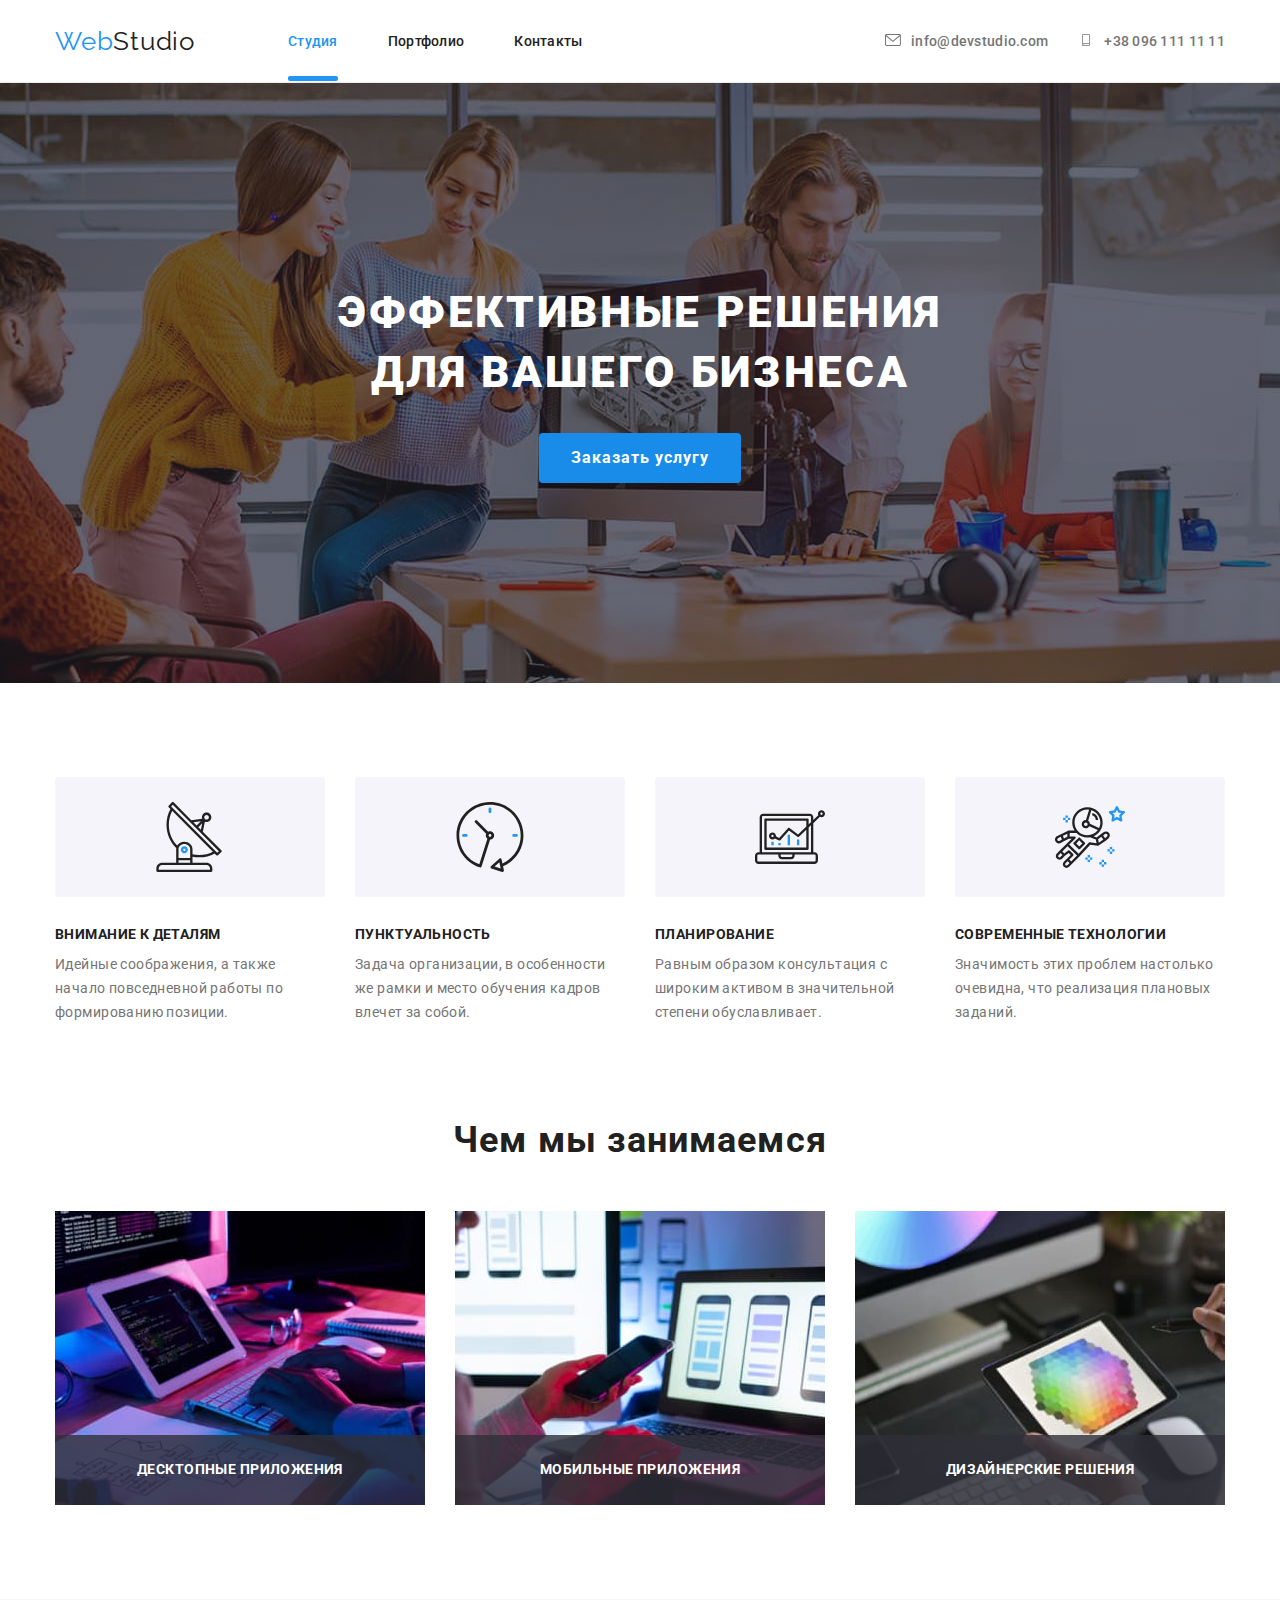
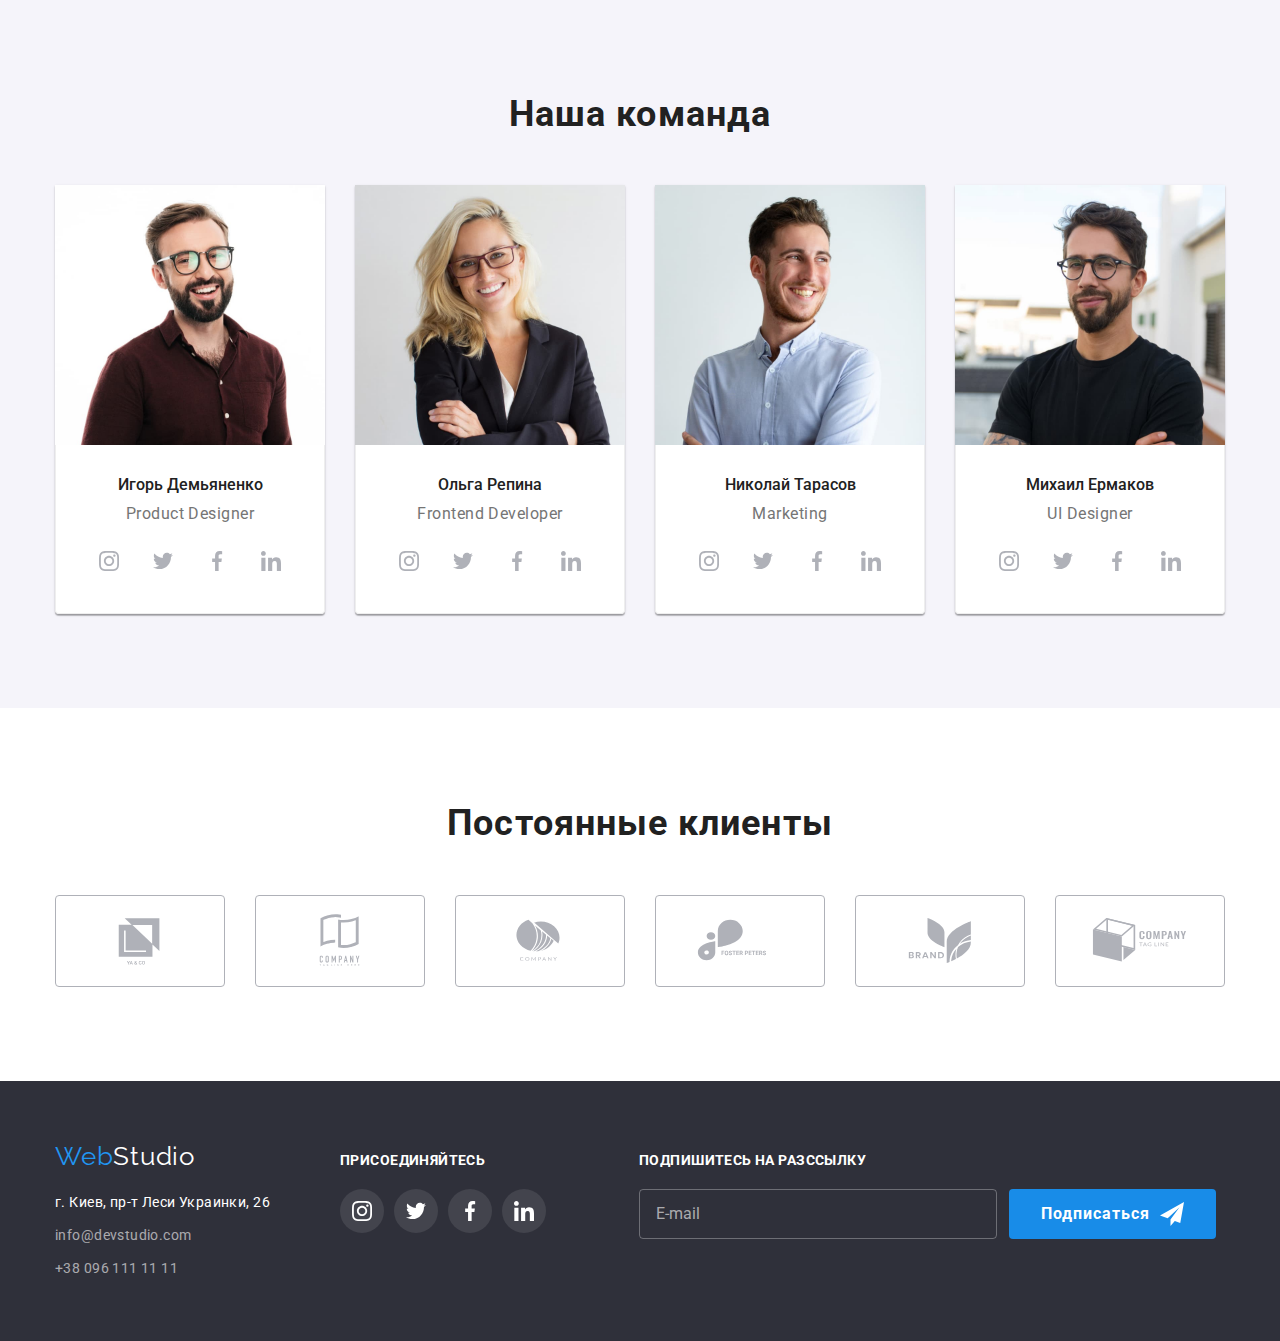
==== index.html @ de133873 "Создан sass" ====
<!DOCTYPE html>
<html lang="en">
<head>
    <meta charset="UTF-8">
    <meta http-equiv="X-UA-Compatible" content="IE=edge">
    <meta name="viewport" content="width=device-width, initial-scale=1.0">
    <title>homework-07</title>
    <link href="https://fonts.googleapis.com/css2?family=Raleway:wght@700&family=Roboto:wght@400;500;700;900&display=swap" rel="stylesheet">
    <link rel="stylesheet" href="https://cdnjs.cloudflare.com/ajax/libs/modern-normalize/1.1.0/modern-normalize.min.css">
    <link rel="stylesheet" href="./css/style.css">
    <link rel="stylesheet" href="./css/main.min.css">

</head>
<body>
    <!-- шапка -->
    <header class="heder-line">
            <div class="container main-nav"> 
                <a href="./index.html" class="logo">Web<span class="logo-black">Studio</span></a> 
                <nav>             
                    <ul class="menu-nav list">
                        <li class="menu-select"><a href="./index.html" class="menu-link current">Студия</a></li>
                        <li class="menu-select"><a href="./portfolio.html" class="menu-link">Портфолио</a></li>
                        <li class="menu-select"><a href="" class="menu-link">Контакты</a></li>
                    </ul>
                </nav>
                <ul class="section-cont list">
                    <li class="contact-list">
                        <a class="cont-link" href="mailto:info@devstudio.com">
                            <svg class="cont-icon"><use href="./images/icon.svg#icon-envelope"></use></svg>info@devstudio.com</a>
                    </li>
                    <li class="contact-list">
                        <a class="cont-link" href="tel:+380961111111">
                            <svg class="cont-icon tel"><use href="./images/icon.svg#icon-smartphone"></use></svg>+38 096 111 11 11</a>
                    </li>
                </ul>
            </div>
    </header>
    <!-- главный контент -->
    <main>
        
        <!-- герой -->
            <section class="hero overlay">
                <div class="container ">
                <h1 class="hero-title">эффективные решения для вашего бизнеса</h1>
                <button type="button" class="button button-hero pointer" data-modal-open>Заказать услугу</button>
                </div>
            </section>
        <!-- особенности -->
        <section class="features">
            <div class="container ">
                <h2 class="visually-hidden">особенности</h2>
                <div class="svg-section">
                    <div class="svg-bg">
                        <svg class="features-icon"><use href="./images/icon.svg#icon-antenna"></use></svg>
                    </div>
                    <div class="svg-bg">
                        <svg class="features-icon"><use href="./images/icon.svg#icon-clock"></use></svg>
                    </div>
                    <div class="svg-bg">
                        <svg class="features-icon"><use href="./images/icon.svg#icon-diagram"></use></svg>
                    </div>
                    <div class="svg-bg">
                        <svg class="features-icon"><use href="./images/icon.svg#icon-astronaut"></use></svg>
                    </div>
                </div>
                <div>
                    <ul class="feature list">                
                        <li class="list-item">
                            <h3 class="title">внимание к деталям</h3>
                            <p class="text">Идейные соображения, а также начало повседневной работы по формированию позиции.</p>
                        </li>
                        <li class="list-item">
                            <h3 class="title">пунктуальность</h3>
                            <p class="text">Задача организации, в особенности же рамки и место обучения кадров влечет за собой.</p>
                        </li>
                        <li class="list-item">
                            <h3 class="title">планирование</h3>
                            <p class="text">Равным образом консультация с широким активом в значительной степени обуславливает.</p>
                        </li>
                        <li class="list-item">
                            <h3 class="title">современные технологии</h3>
                            <p class="text">Значимость этих проблем настолько очевидна, что реализация плановых заданий.</p>
                        </li>
                    </ul> 
                </div>
            </div>    
        </section>
        <!-- виды деятельности -->
        <section class="work">
            <div class="container">
                <h2 class="work-title">Чем мы занимаемся</h2>
            <ul class="work-list list">
                <li class="example">
                    <a href=""><img src="./images/gadget/noteboock.jpg" alt="набор текста на клавиатуре" width="370"></a>
                    <div class="work-list-text">
                        <h3 class="work-list-comment">Десктопные приложения</h3>
                    </div>
                </li>
                <li class="example"><a href="">
                    <img src="././images/gadget/phone.jpg" alt="подключение телефона к ноутбуку" width="370"></a>
                    <div class="work-list-text">
                        <h3 class="work-list-comment">Мобильные приложения</h3>
                    </div>
                </li>
                <li class="example">
                    <a href=""><img src="./images/gadget/tablet.jpg" alt="работа с планшетом" width="370"></a>
                    <div class="work-list-text">
                        <h3 class="work-list-comment">Дизайнерские решения</h3>
                    </div>
                </li>
            </ul>
            </div>
        </section>
        <!-- наша команда -->
        <section class="team-section">
            <div class="team container">
                <h2 class="team-title">Наша команда</h2>
            <ul class="team-list list">
                <li class="item-card">
                    <img class="img-site" src="./images/team/igor.jpg" alt="фото игорь" width="270" height="260" >
                    <div class="team-member">
                        <h3 class="team-card">Игорь Демьяненко</h3>
                        <p class="team-position" lang="en">Product Designer</p>
                        <ul class="social-list list">
                            <li class="social-link"><a class="social social-team" href="">
                                <svg class="social-icon">
                                    <use href="./images/icon.svg#icon-instagram"></use>
                                </svg>
                            </a></li>
                            <li class="social-link"><a class="social social-team" href="">
                                <svg class="social-icon">
                                    <use href="./images/icon.svg#icon-twitter"></use>
                                </svg>
                            </a></li>
                            <li class="social-link"><a class="social social-team" href="">
                                <svg class="social-icon">
                                    <use href="./images/icon.svg#icon-facebook"></use>
                                </svg>
                            </a></li>
                            <li class="social-link"><a class="social social-team" href="">
                                <svg class="social-icon">
                                    <use href="./images/icon.svg#icon-linkedin"></use>
                                </svg>
                            </a></li>
                        </ul>
                    </div>                   
                </li>
                <li class="item-card">
                    <img class="img-site" src="./images/team/olga.jpg" alt="фото ольга" width="270" height="260" >
                    <div class="team-member">
                        <h3 class="team-card">Ольга Репина</h3>
                        <p class="team-position" lang="en">Frontend Developer</p>
                        <ul class="social-list list">
                            <li class="social-link"><a class="social social-team" href="">
                                <svg class="social-icon">
                                    <use href="./images/icon.svg#icon-instagram"></use>
                                </svg>
                            </a></li>
                            <li class="social-link"><a class="social social-team" href="">
                                <svg class="social-icon">
                                    <use href="./images/icon.svg#icon-twitter"></use>
                                </svg>
                            </a></li>
                            <li class="social-link"><a class="social social-team" href="">
                                <svg class="social-icon">
                                    <use href="./images/icon.svg#icon-facebook"></use>
                                </svg>
                            </a></li>
                            <li class="social-link"><a class="social social-team" href="">
                                <svg class="social-icon">
                                    <use href="./images/icon.svg#icon-linkedin"></use>
                                </svg>
                            </a></li>
                        </ul>
                    </div>                   
                </li>
                <li class="item-card">
                    <img class="img-site" src="./images/team/nikolaj.jpg" alt="фото николай" width="270" height="260">
                    <div class="team-member">
                        <h3 class="team-card">Николай Тарасов</h3>
                        <p class="team-position" lang="en">Marketing</p>
                        <ul class="social-list list">
                            <li class="social-link"><a class="social social-team" href="">
                                <svg class="social-icon">
                                    <use href="./images/icon.svg#icon-instagram"></use>
                                </svg>
                            </a></li>
                            <li class="social-link"><a class="social social-team" href="">
                                <svg class="social-icon">
                                    <use href="./images/icon.svg#icon-twitter"></use>
                                </svg>
                            </a></li>
                            <li class="social-link"><a class="social social-team" href="">
                                <svg class="social-icon">
                                    <use href="./images/icon.svg#icon-facebook"></use>
                                </svg>
                            </a></li>
                            <li class="social-link"><a class="social social-team" href="">
                                <svg class="social-icon">
                                    <use href="./images/icon.svg#icon-linkedin"></use>
                                </svg>
                            </a></li>
                        </ul>
                    </div>
                </li>
                <li class="item-card">
                    <img class="img-site" src="./images/team/michail.jpg" alt="фото михаил" width="270" height="260">
                    <div class="team-member">
                        <h3 class="team-card">Михаил Ермаков</h3>
                        <p class="team-position" lang="en">UI Designer</p>
                        <ul class=" social-list list">
                            <li class="social-link"><a class="social social-team" href="">
                                <svg class="social-icon">
                                    <use href="./images/icon.svg#icon-instagram"></use>
                                </svg>
                            </a></li>
                            <li class="social-link"><a class="social social-team" href="">
                                <svg class="social-icon">
                                    <use href="./images/icon.svg#icon-twitter"></use>
                                </svg>
                            </a></li>
                            <li class="social-link"><a class="social social-team" href="">
                                <svg class="social-icon">
                                    <use href="./images/icon.svg#icon-facebook"></use>
                                </svg>
                            </a></li>
                            <li class="social-link"><a class="social social-team" href="">
                                <svg class="social-icon">
                                    <use href="./images/icon.svg#icon-linkedin"></use>
                                </svg>
                            </a></li>
                        </ul>
                    </div>
                </li>
            </ul>
            </div>
        </section>
        <!-- постоянные клиенты -->
        <section class="clients-section">
            <div class="container">
                <h2 class="clients-title">Постоянные клиенты</h2>
                    <ul class="clients list">
                        <li class="logo-list">
                            <a class="logo-link" href="">                        
                                <svg class="logo-icon">
                                    <use href="./images/icon.svg#icon-logo1"></use>
                                </svg>
                            </a>                    
                        </li>
                        <li class="logo-list">
                            <a class="logo-link" href="">
                                <svg class="logo-icon">
                                    <use href="./images/icon.svg#icon-logo2"></use>
                                </svg>
                            </a>
                        </li>
                        <li class="logo-list">
                            <a class="logo-link" href="">
                                <svg class="logo-icon">
                                    <use href="./images/icon.svg#icon-logo3"></use>
                                </svg>
                            </a>
                        </li>
                        <li class="logo-list">
                            <a class="logo-link" href="">
                                <svg class="logo-icon">
                                    <use href="./images/icon.svg#icon-logo4"></use>
                                </svg>
                            </a>
                        </li>
                        <li class="logo-list">
                            <a class="logo-link" href="">
                                <svg class="logo-icon">
                                    <use href="./images/icon.svg#icon-logo5"></use>
                                </svg>
                            </a>
                        </li>
                        <li class="logo-list">
                            <a class="logo-link" href="">
                                <svg class="logo-icon">
                                    <use href="./images/icon.svg#icon-logo6"></use>
                                </svg>
                            </a>
                        </li>
                    </ul>
            </div>

        </section>
    </main >
    <!-- подвал -->
    <footer class="footer-section">
        <div class="container footer">
            <div>
                <a href="./index.html" class="logo">Web<span class="logo-white">Studio</span></a>      
                <address class="adres-section">   
                            <p class="adres-place">г. Киев, пр-т Леси Украинки, 26</p>       
                            <a href="mailto:info@devstudio.com" class="footer-link">info@devstudio.com</a>
                            <a href="tel:+380961111111" class="footer-link ">+38 096 111 11 11</a>                                                     
                </address>
            </div>
        <!-- Присоединяйтесь -->
            <div class="social-connect">
                <h3 class="social-title-footer">присоединяйтесь</h3>
                <ul class="social-footer list">
                    <li class="social-link"><a class="social social-team-footer" href="">
                        <svg class="social-icon-footer">
                            <use href="./images/icon.svg#icon-instagram"></use>
                        </svg>
                    </a></li>
                    <li class="social-link"><a class="social social-team-footer" href="">
                        <svg class="social-icon">
                            <use href="./images/icon.svg#icon-twitter"></use>
                        </svg>
                    </a></li>
                    <li class="social-link"><a class="social social-team-footer" href="">
                        <svg class="social-icon">
                            <use href="./images/icon.svg#icon-facebook"></use>
                        </svg>
                    </a></li>
                    <li class="social-link"><a class="social social-team-footer" href="">
                        <svg class="social-icon">
                            <use href="./images/icon.svg#icon-linkedin"></use>
                        </svg>
                    </a></li>
                </ul>
            </div>
            <!-- Подпишитесь на разссылку -->
            <div class="subscribe">
                <h3 class="subscribe-title">Подпишитесь на разссылку</h3>  
                <form class="subscribe-list">
                    <label for="mails">
                        <input type="email" id="mails" class="subscribe-input" placeholder="E-mail">
                    </label>
                    <button type="submit" class="button subscribe-btn">Подписаться
                        <svg class="modal-icon" width="24"  height="24">
                            <use href="./images/icon.svg#icon-icon-send"></use>
                        </svg>
                    </button>
                </form>
            </div>
        </div>
    </footer>
    <!-- модальное окно -->
        <div class="backdrop is-hidden" data-modal>
            <div class="modal">
                <button type="button" class="btn-close" data-modal-close>
                    <svg class="btn-svg" width="18" height="18">
                        <use href="./images/icon.svg#icon-close-black-1"></use>
                    </svg>
                </button>
                <b class="modal-title">Оставьте свои данные, мы вам перезвоним</b>
                    <form action="#" class="modal-form">
                        <div class="modal-form-field">
                            <label  class="form-input-text">Имя</label>
                            <div class="input-icon">
                                <input class="modal-input"  type="text" name="name"  required>
                            <svg class="input-svg" width="18" height="18">
                                <use href="./images/icon.svg#icon-person-black"></use>
                            </svg>
                            </div>
                        </div>
                        <div class="modal-form-field">
                            <label  class="form-input-text">Телефон</label>
                            <div class="input-icon">
                                <input class="modal-input"  type="tel" name="tel"  required>
                            <svg class="input-svg" width="18" height="18">
                                <use href="./images/icon.svg#icon-phone-black"></use>
                            </svg>
                            </div>
                        </div>
                        <div class="modal-form-field">
                            <label class="form-input-text">Почта</label>
                            <div class="input-icon">
                                <input class="modal-input"  type="email" name="mail">
                            <svg class="input-svg" width="18" height="18">
                                <use href="./images/icon.svg#icon-email-black"></use>
                            </svg>
                            </div>
                        </div>
                        <div class="modal-form-comment">
                            <label for="modal-comment" class="modal-comment-text">Коментарий</label>
                            <textarea name="modal-comment" id="modal-comment" class="modal-comment-input" placeholder="Введите текст"></textarea>
                        </div>

<!-- checkbox -->
                            <div class="modal-form-field">
                                <label class="licence"  name="licence">
                                    <input type="checkbox" name="licence" class="licence-input visually-hidden">
                                    <span class="licence-input-span"><svg class="licence-icon" width="16" height="15">
                                        <use href="./images/icon.svg#icon-chek"></use>
                                    </svg></span>
                                    <p class="licence-text">Соглашаюсь с рассылкой и принимаю <a href="#" class="licence-link">Условия договора</a></p>
                                </label>
                            </div>
                        <button type="submit" class="button modal-btn">Отправить</button>
                    </form>
            </div>
        </div>
        <script src="./js/modal.js"></script>
    </body>
</html>
---- css/main.min.css ----
html{box-sizing:border-box}*,*::before,*::after{box-sizing:inherit}body{background-color:var(--primeri-white-color);color:var(--text-color);font-family:Roboto, sans-serif}h1,h2,h3,h4,h5,h6{margin-top:0;margin-bottom:0}ul,li,p{margin-top:0;margin-bottom:0}.list{list-style:none;padding:0;margin:0}a{color:inherit;text-decoration:none}img{display:block;width:100%;height:auto}textarea{resize:none}:root{--title-text-color: #212121;--text-color:#757575;--akcent-color: #2196F3;--akcen-color-button:#188CE8;--primeri-white-color:#FFFFFF;--primeri-color-logo:#AFB1B8;--cubic-bezier:cubic-bezier(0.4, 0, 0.2, 1);--card-set-gap:30px}.container{width:1200px;margin-left:auto;margin-right:auto;padding-left:15px;padding-right:15px}.visually-hidden{position:absolute;white-space:nowrap;width:1px;height:1px;overflow:hidden;border:0;padding:0;clip:rect(0, 0, 0, 0);clip-path:inset(50%);margin:-1px}.social{display:flex;align-items:center;justify-content:center;width:44px;height:44px;border-radius:50%}.logo{color:var(--akcent-color);font-family:Raleway,sans-serif;font-size:26px;line-height:1.19;letter-spacing:0.03em}.logo-black{color:var(--title-text-color)}.logo-white{color:var(--primeri-white-color)}.heder-line{border-bottom:1px solid #ECECEC}.main-nav{display:flex;align-items:center}.menu-nav{display:flex;margin-left:93px}.menu-nav .menu-select:not(:last-child){margin-right:50px}.menu-link{position:relative;padding-top:32px;padding-bottom:32px;color:var(--title-text-color);font-weight:500;font-size:14px;line-height:1.14;letter-spacing:0.02em;transition:color 250ms var(--cubic-bezier)}.menu-link.current::after{position:absolute;bottom:0;content:'';display:block;width:100%;height:5px;border-radius:2px;background-color:var(--akcent-color)}.menu-link:hover,.menu-link:focus{color:var(--akcent-color)}.menu-nav .menu-link.current{color:var(--akcent-color)}.section-cont{display:flex;align-items:center;margin-left:auto;padding-top:32px;padding-bottom:32px}.contact-list+.contact-list{margin-left:30px}.cont-link{color:var(--primer-text-color);font-weight:500;font-size:14px;line-height:1.14;letter-spacing:0.02em;align-items:center;transition:color 250ms linear}.cont-icon{margin-right:10px;width:16px;height:12px;fill:currentColor}.cont-icon-tel{margin-right:10px;width:10px;height:16px;fill:currentColor}.cont-link:hover,.cont-link:focus{color:var(--akcent-color)}.hero{display:flex;text-align:center;padding-top:200px;padding-bottom:200px}.hero .hero-title{width:696px;margin-left:auto;margin-right:auto;margin-bottom:30px;color:var(--primeri-white-color);font-weight:900;font-size:44px;font-style:normal;line-height:1.36;letter-spacing:0.06em;text-transform:uppercase}.overlay{height:600px;background-size:1600px;background-image:linear-gradient(rgba(47,48,58,0.4), rgba(47,48,58,0.4)),url(../images/hero/hero.jpg);background-repeat:no-repeat;background-position:center}.button-hero{display:inline-block;min-width:200px;text-align:center}.button{padding:10px 32px;border-radius:4px;border-style:none;background-color:var(--akcen-color-button);color:var(--primeri-white-color);font-weight:700;font-size:16px;line-height:1.88;letter-spacing:0.06em;transition:background-color 250ms var(--cubic-bezier);cursor:pointer}.button-hero:hover,.button-hero:focus{background-color:#0f5996}.features{padding-top:94px;padding-bottom:94px}.feature{display:flex}.list-item{width:270px}.svg-section{display:flex;width:1200px}.svg-bg{display:flex;align-items:center;justify-content:center;margin-bottom:30px;width:270px;height:120px;border-radius:4px;background-color:#F5F4FA}.svg-bg+.svg-bg{margin-left:30px}.features-icon{width:70px;height:70px}.features .list-item+.list-item{margin-left:30px}.features .title{margin-left:auto;margin-right:auto;color:var(--title-text-color);text-transform:uppercase;font-weight:700;font-size:14px;line-height:1.14;letter-spacing:0.03em;margin-bottom:10px}.features .text{font-size:14px;font-weight:400;line-height:1.71;letter-spacing:0.03em}.work-list{display:flex}.work{padding-bottom:94px}.work-title{color:var(--title-text-color);text-align:center;font-size:36px;line-height:1.17;font-weight:700;letter-spacing:0.03em;margin-bottom:50px}.work-list .example+.example{margin-left:30px}.example{position:relative}.work-list-comment{font-weight:700;font-size:14px;line-height:1.14;text-align:center;letter-spacing:0.03em;text-transform:uppercase;color:#FFFFFF;padding:27px 82px}.work-list-text{position:absolute;bottom:0;background-color:rgba(47,48,58,0.8);width:370px}.team-section{display:flex;background-color:#F5F4FA;padding-bottom:94px;border-width:1600px}.team-list{display:flex;text-align:center}.team-list .item-card+.item-card{margin-left:30px}.team .team-title{color:var(--title-text-color);font-size:36px;line-height:1.17;font-weight:700;letter-spacing:0.03em;padding-top:94px;padding-bottom:50px;text-align:center}.team .team-card{color:var(--title-text-color);font-size:16px;font-weight:500;line-height:1.19}.team-position{padding-top:10px;font-size:16px;font-weight:400;line-height:1.19;letter-spacing:0.03em}.team-member{padding-top:30px;padding-bottom:30px;text-align:center;border-radius:0px 0px 4px 4px;background-color:#fff;border-bottom:1px solid #EEEEEE;border-left:1px solid #EEEEEE;border-right:1px solid #EEEEEE}.item-card{box-shadow:0px 1px 3px rgba(0,0,0,0.12),0px 1px 1px rgba(0,0,0,0.14),0px 2px 1px rgba(0,0,0,0.2);border-radius:0px 0px 4px 4px}.clients-section{padding-top:94px;padding-bottom:94px}.clients-title{font-weight:700;font-size:36px;line-height:1.17;letter-spacing:0.03em;margin-bottom:50px;text-align:center;color:#212121}.clients{display:flex;align-items:center;justify-content:center}.logo-link{display:flex;align-items:center;justify-content:center;width:170px;height:92px;fill:var(--primeri-color-logo);border:1px solid var(--primeri-color-logo);border-radius:4px;transition:background-color 250ms var(--cubic-bezier),fill 250ms var(--cubic-bezier)}.logo-icon{width:106px;height:60px;color:currentColor}.logo-list+.logo-list{margin-left:30px}.logo-link:hover,.logo-link:focus{border:1px solid var(--akcent-color);fill:var(--akcent-color)}.social-connect{margin-left:70px}.social-title-footer{font-weight:700;letter-spacing:0.03em;font-size:14px;line-height:1.14;text-transform:uppercase;color:var(--primeri-white-color)}.social.social-team-footer{color:var(--primeri-white-color);background-color:#43444D;transition:background-color 250ms var(--cubic-bezier),fill 250ms var(--cubic-bezier)}.social-icon-footer{width:20px;height:20px;fill:currentColor}.social-team-footer:hover,.social-team-footer:focus{background-color:var(--akcent-color)}.social-footer{margin-top:20px;display:flex;justify-content:center}.social-link-footer+.social-link-footer{margin-left:10px}.social.social-team{color:#AFB1B8;transition:background-color 250ms var(--cubic-bezier),fill 250ms var(--cubic-bezier)}.social-icon{width:20px;height:20px;fill:currentColor}.social-team:focus,.social-team:hover{background-color:var(--akcent-color);color:var(--primeri-white-color)}.social-link+.social-link{margin-left:10px}.social-list{display:flex;justify-content:center;margin-top:16px}.filtr-project{display:flex;flex-wrap:wrap}.filtr-content{padding-top:94px;padding-bottom:94px}.btn-filtr{display:flex;justify-content:center;margin-bottom:50px}.btn-filtr .btn-item+.btn-item{margin-left:8px}.button-filtr{background-color:#F5F4FA;color:var(--title-text-color);font-weight:500;font-size:16px;line-height:1.63;letter-spacing:0.03em;font-family:inherit;display:inline-block;border-radius:4px;border-style:none;padding:6px 22px;cursor:pointer;transition:background-color 250ms var(--cubic-bezier),color 250ms var(--cubic-bezier)}.button-filtr:hover,.button-filtr:focus{background-color:var(--akcent-color);color:#FFFFFF;box-shadow:0px 2px rgba(0,0,0,0.12),0px 1px rgba(0,0,0,0.08),0px 3px rgba(0,0,0,0.1)}.card-set{display:flex;flex-wrap:wrap;margin-left:calc(-1* var(--card-set-gap));margin-top:calc(-1* var(--card-set-gap))}.card-set>.item{flex-basis:calc(100% / 3 -  var(--card-set-gap));margin-left:var(--card-set-gap);margin-top:var(--card-set-gap)}.card{display:block}.card:hover,.card:focus{box-shadow:1px 4px 6px 0px rgba(0,0,0,0.16),0px 4px 4px 0px rgba(0,0,0,0.06),0px 1px 1px 0px rgba(0,0,0,0.12)}.card-title{color:var(--title-text-color);font-weight:700;font-size:18px;line-height:2;letter-spacing:0.06em}.card-text{color:var(--text-color);font-size:16px;font-weight:400;line-height:1.88;letter-spacing:0.03em;margin-top:4px}.card-content{padding:20px 24px;border-left:1px solid #EEEEEE;border-right:1px solid #EEEEEE;border-bottom:1px solid #EEEEEE}.card-thumb{position:relative;overflow:hidden}.card-comment{position:absolute;top:0;left:0;font-weight:400;font-size:18px;line-height:1.6;color:var(--primeri-white-color);background-color:rgba(33,150,243,0.9);padding:63px 24px;transform:translateY(100%);transition:transform 500ms var(--cubic-bezier)}.card:hover .card-comment,.card:focus .card-comment{transform:translateY(0)}.backdrop{position:fixed;top:0;left:0;width:100%;height:100%;background-color:rgba(0,0,0,0.2);opacity:1;transition:opacity 250ms var(--cubic-bezier)}.backdrop.is-hidden{opacity:0;pointer-events:none}.modal{position:absolute;top:50%;left:50%;width:528px;height:581px;background-color:#fff;border-radius:4px;padding:40px;transform:translate(-50%, -50%) scale(1);transition:transforn 250ms var(--cubic-bezier)}.backdrop.is-hidden .modal{transform:translate(-50%, -50%) scale(0.9)}.btn-close{position:absolute;right:8px;top:8px;width:30px;height:30px;background-color:transparent;border:1px solid rgba(0,0,0,0.1);border-radius:50%;display:flex;justify-content:center;align-items:center;fill:var(--title-text-color);cursor:pointer}.btn-close:focus,.btn-close:hover{fill:var(--akcent-color)}.modal-title{display:block;font-weight:700;font-size:20px;line-height:1.15;text-align:center;letter-spacing:0.03em;color:var(--title-text-color);margin-bottom:12px}.modal-form-field{margin-bottom:10px}.modal-form-comment{margin-bottom:17px}.form-input-text{display:block;font-size:12px;line-height:14px;letter-spacing:0.01em;color:var(--text-color);margin-bottom:4px}.modal-input{width:100%;height:40px;border:1px solid rgba(33,33,33,0.2);border-radius:4px;padding:11px 42px;background-color:transparent;outline:none;transition:border-color 250ms var(--cubic-bezier)}.modal-comment-text{font-size:12px;line-height:1.17;letter-spacing:0.01em;color:var(--text-color)}.modal-comment-input{width:100%;height:120px;padding:12px 16px;border:1px solid rgba(33,33,33,0.2);border-radius:4px;outline:none}.modal-comment-input::placeholder{font-weight:400;font-size:12px;line-height:1.17;letter-spacing:0.01em;color:rgba(117,117,117,0.5)}.modal-comment-input:focus{border-color:var(--akcent-color)}.input-icon{position:relative}.modal-input:focus{border-color:var(--akcent-color)}.modal-input:focus+.input-svg{fill:var(--akcent-color)}.input-svg{position:absolute;top:50%;transform:translateY(-50%);left:12px;fill:#212121;transition:fill 250ms var(--cubic-bezier)}.modal-btn{display:block;min-width:200px;text-align:center;margin-left:auto;margin-right:auto}.modal-btn:hover,.modal-btn:focus{background-color:#0f5996}.licence{display:flex;justify-content:center;align-items:center}.licence-text{font-size:14px;line-height:1.71;letter-spacing:0.03em;color:var(--text-color)}.licence-link{color:var(--akcent-color);text-decoration:underline}.licence-icon{fill:var(--primeri-white-color)}.licence-input-span{width:16px;height:15px;border:2px solid var(--title-text-color);border-radius:2px;margin-right:7px;display:flex;justify-content:center;align-items:center}.licence-input:checked+.licence-input-span{background-color:var(--akcent-color);border:none}.subscribe{width:570px;height:86px;margin-left:93px}.subscribe-list{display:flex}.subscribe-title{font-weight:700;font-size:14px;line-height:1.14;letter-spacing:0.03em;text-transform:uppercase;color:var(--primeri-white-color);margin-bottom:20px}.subscribe-input{width:358px;height:50px;border:1px solid rgba(255,255,255,0.3);background:transparent;border-radius:4px;font-size:16px;line-height:1.25;padding:15px 16px;color:var(--primeri-white-color)}.subscribe-input::placeholder{color:rgba(255,255,255,0.6)}.subscribe-btn{display:flex;justify-content:center;align-items:center;margin-left:12px}.subscribe-btn:hover,.subscribe-btn:focus{background-color:#0f5996}.modal-icon{margin-left:10px;fill:var(--primeri-white-color)}.footer{display:flex;align-items:baseline}.adres-section{margin-top:20px;color:#FFFFFF;font-style:normal;font-weight:400;font-size:14px;line-height:1.71;letter-spacing:0.03em}.adres-section .footer-link{margin-top:9px;color:rgba(255,255,255,0.6);display:block;transition:color 250ms var(--cubic-bezier)}.footer-link:hover,.footer-link:focus{color:var(--akcent-color)}.footer-section{padding-top:60px;padding-bottom:60px;background-color:#2F303A}
/*# sourceMappingURL=main.min.css.map */
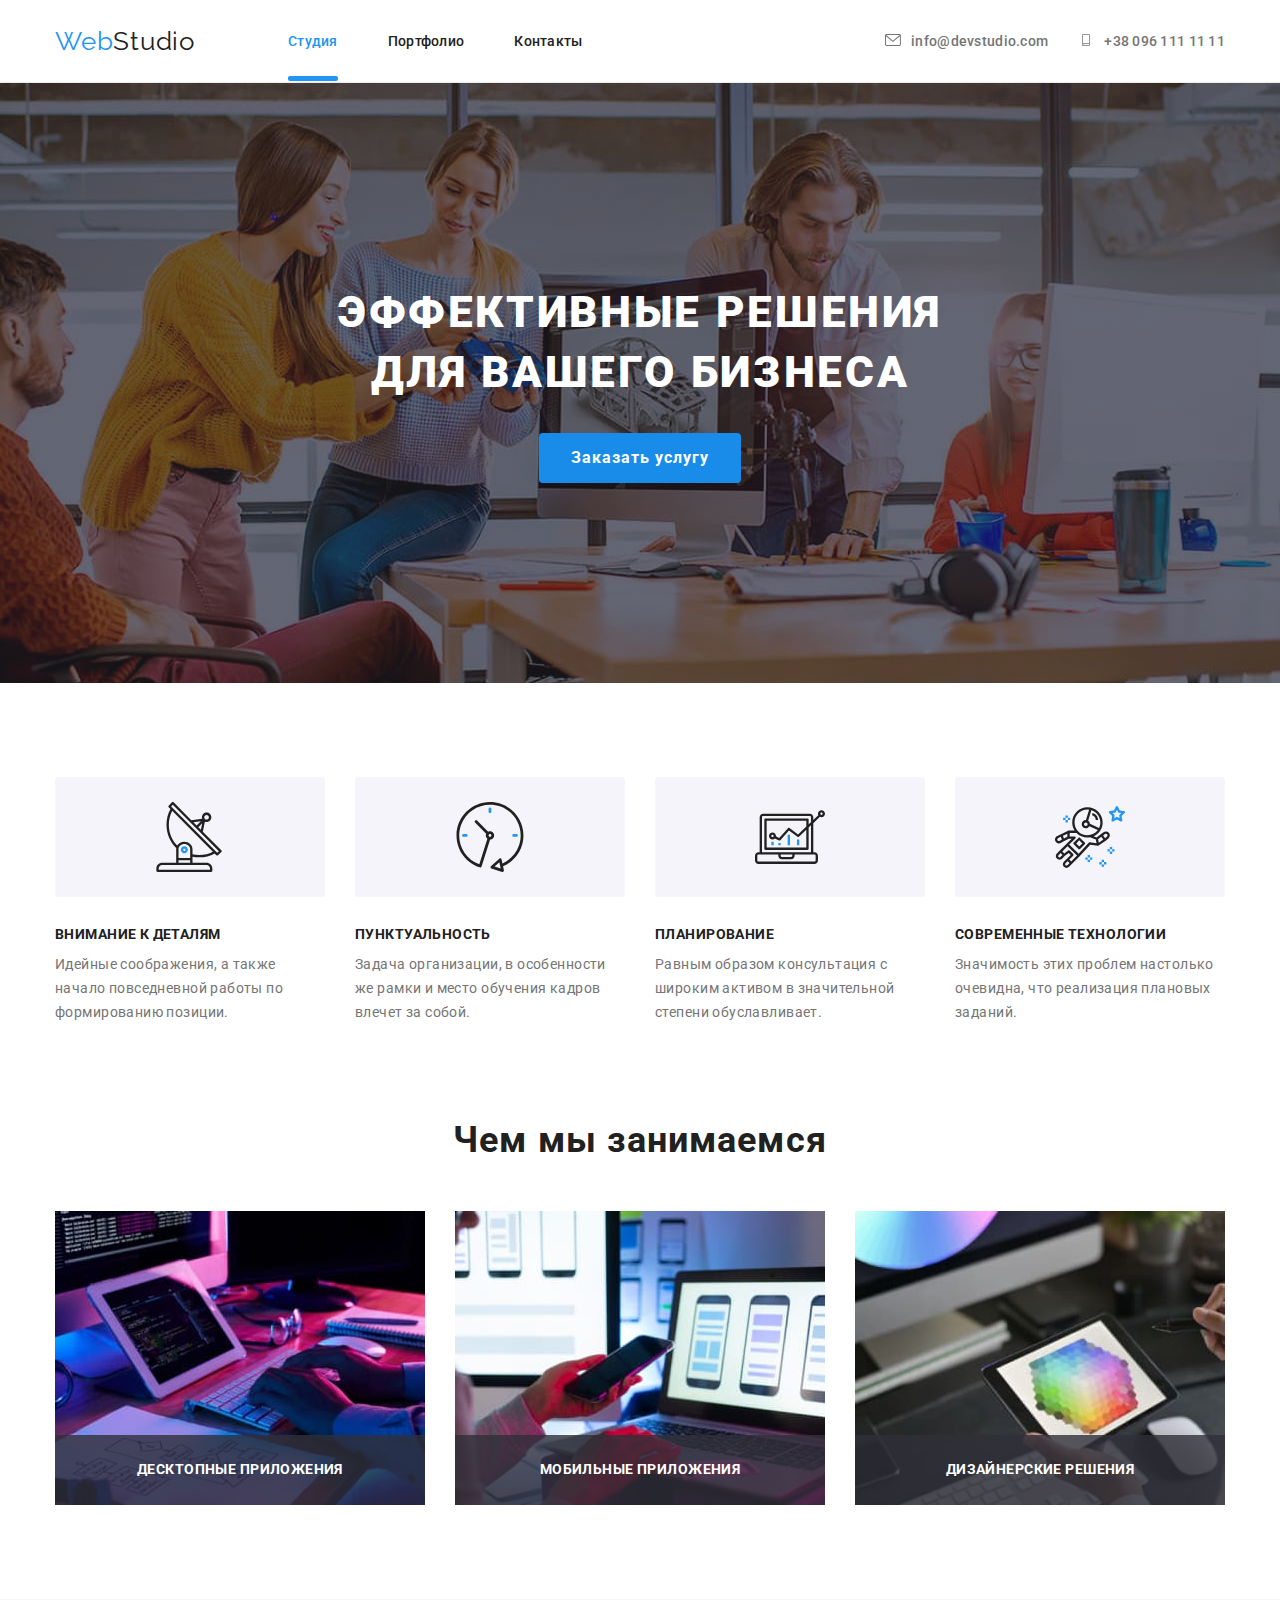
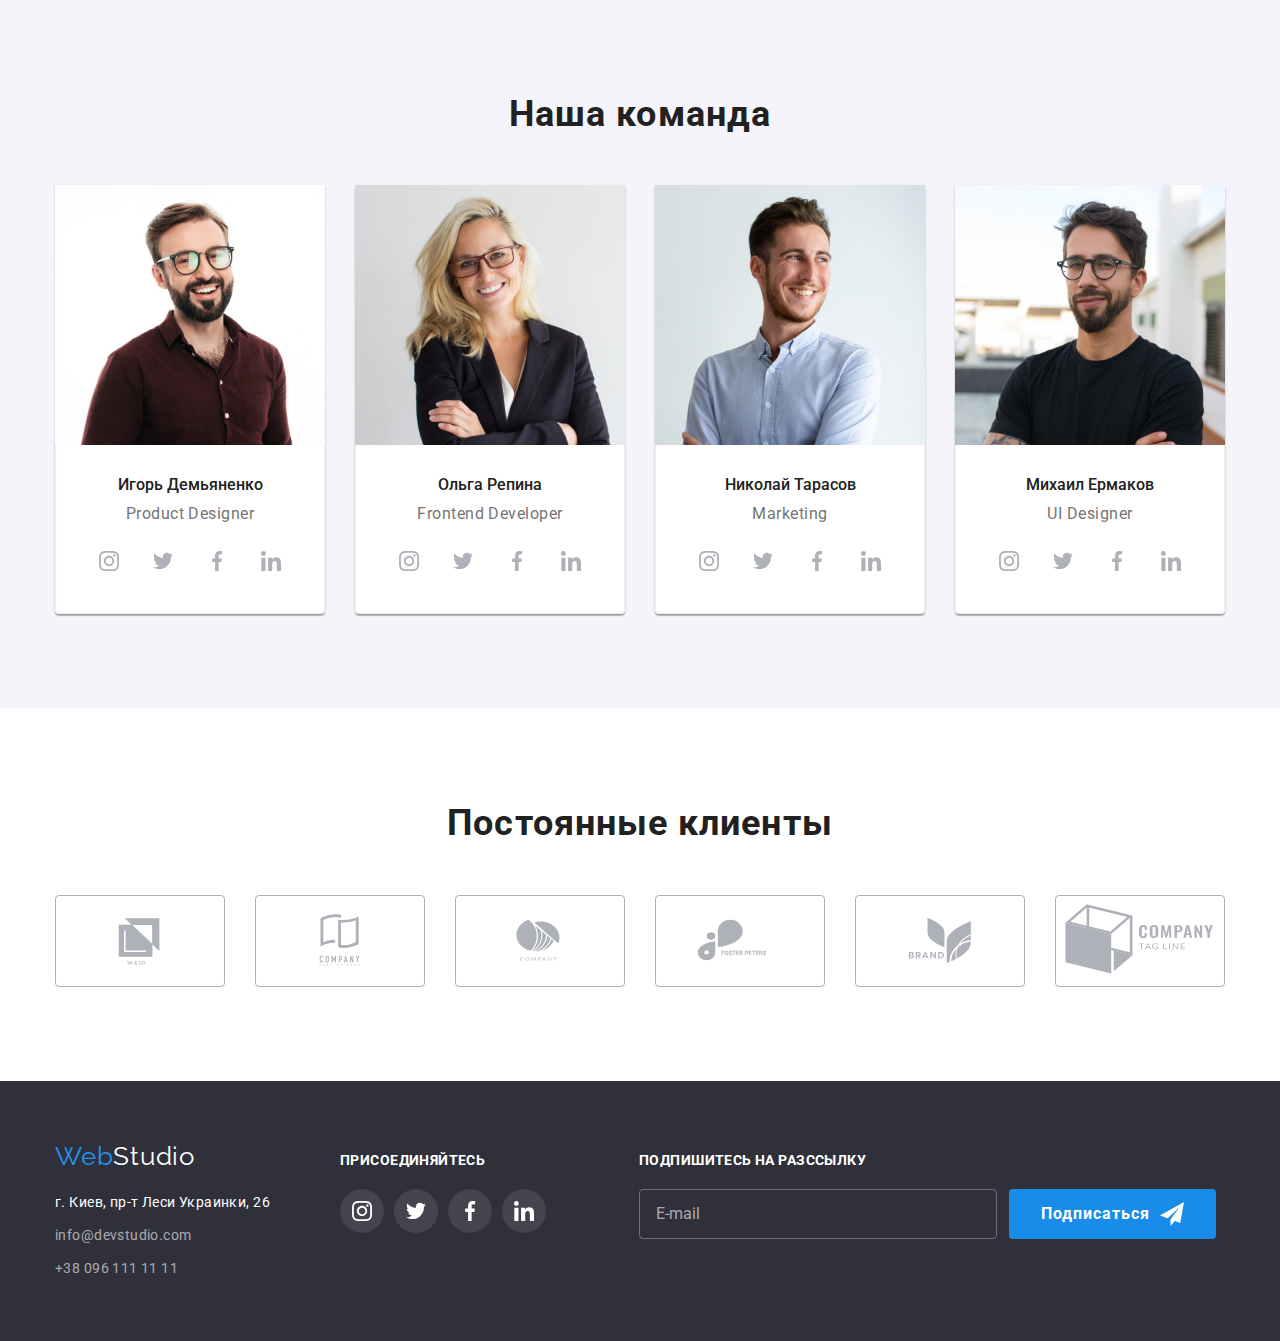
==== commit beff99dc: "сделано clients" ====
--- a/index.html
+++ b/index.html
@@ -7,7 +7,6 @@
     <title>homework-07</title>
     <link href="https://fonts.googleapis.com/css2?family=Raleway:wght@700&family=Roboto:wght@400;500;700;900&display=swap" rel="stylesheet">
     <link rel="stylesheet" href="https://cdnjs.cloudflare.com/ajax/libs/modern-normalize/1.1.0/modern-normalize.min.css">
-    <link rel="stylesheet" href="./css/style.css">
     <link rel="stylesheet" href="./css/main.min.css">
 
 </head>
@@ -41,45 +40,45 @@
         <!-- герой -->
             <section class="hero overlay">
                 <div class="container ">
-                <h1 class="hero-title">эффективные решения для вашего бизнеса</h1>
-                <button type="button" class="button button-hero pointer" data-modal-open>Заказать услугу</button>
+                <h1 class="hero__title">эффективные решения для вашего бизнеса</h1>
+                <button type="button" class="button hero__button " data-modal-open>Заказать услугу</button>
                 </div>
             </section>
         <!-- особенности -->
         <section class="features">
             <div class="container ">
                 <h2 class="visually-hidden">особенности</h2>
-                <div class="svg-section">
-                    <div class="svg-bg">
-                        <svg class="features-icon"><use href="./images/icon.svg#icon-antenna"></use></svg>
-                    </div>
-                    <div class="svg-bg">
-                        <svg class="features-icon"><use href="./images/icon.svg#icon-clock"></use></svg>
-                    </div>
-                    <div class="svg-bg">
-                        <svg class="features-icon"><use href="./images/icon.svg#icon-diagram"></use></svg>
-                    </div>
-                    <div class="svg-bg">
-                        <svg class="features-icon"><use href="./images/icon.svg#icon-astronaut"></use></svg>
+                <div class="features-svg">
+                    <div class="features-svg__item">
+                        <svg class="features-svg__icon"><use href="./images/icon.svg#icon-antenna"></use></svg>
+                    </div>
+                    <div class="features-svg__item">
+                        <svg class="features-svg__icon"><use href="./images/icon.svg#icon-clock"></use></svg>
+                    </div>
+                    <div class="features-svg__item">
+                        <svg class="features-svg__icon"><use href="./images/icon.svg#icon-diagram"></use></svg>
+                    </div>
+                    <div class="features-svg__item">
+                        <svg class="features-svg__icon"><use href="./images/icon.svg#icon-astronaut"></use></svg>
                     </div>
                 </div>
                 <div>
-                    <ul class="feature list">                
-                        <li class="list-item">
-                            <h3 class="title">внимание к деталям</h3>
-                            <p class="text">Идейные соображения, а также начало повседневной работы по формированию позиции.</p>
-                        </li>
-                        <li class="list-item">
-                            <h3 class="title">пунктуальность</h3>
-                            <p class="text">Задача организации, в особенности же рамки и место обучения кадров влечет за собой.</p>
-                        </li>
-                        <li class="list-item">
-                            <h3 class="title">планирование</h3>
-                            <p class="text">Равным образом консультация с широким активом в значительной степени обуславливает.</p>
-                        </li>
-                        <li class="list-item">
-                            <h3 class="title">современные технологии</h3>
-                            <p class="text">Значимость этих проблем настолько очевидна, что реализация плановых заданий.</p>
+                    <ul class="features-list list">                
+                        <li class="features-list__list-item">
+                            <h3 class="features-list__title">внимание к деталям</h3>
+                            <p class="features-list__text">Идейные соображения, а также начало повседневной работы по формированию позиции.</p>
+                        </li>
+                        <li class="features-list__list-item">
+                            <h3 class="features-list__title">пунктуальность</h3>
+                            <p class="features-list__text">Задача организации, в особенности же рамки и место обучения кадров влечет за собой.</p>
+                        </li>
+                        <li class="features-list__list-item">
+                            <h3 class="features-list__title">планирование</h3>
+                            <p class="features-list__text">Равным образом консультация с широким активом в значительной степени обуславливает.</p>
+                        </li>
+                        <li class="features-list__list-item">
+                            <h3 class="features-list__title">современные технологии</h3>
+                            <p class="features-list__text">Значимость этих проблем настолько очевидна, что реализация плановых заданий.</p>
                         </li>
                     </ul> 
                 </div>
@@ -88,144 +87,144 @@
         <!-- виды деятельности -->
         <section class="work">
             <div class="container">
-                <h2 class="work-title">Чем мы занимаемся</h2>
+                <h2 class="work__title">Чем мы занимаемся</h2>
             <ul class="work-list list">
-                <li class="example">
+                <li class="work-list__example">
                     <a href=""><img src="./images/gadget/noteboock.jpg" alt="набор текста на клавиатуре" width="370"></a>
-                    <div class="work-list-text">
-                        <h3 class="work-list-comment">Десктопные приложения</h3>
-                    </div>
-                </li>
-                <li class="example"><a href="">
+                    <div class="work-list__text">
+                        <h3 class="work-list__comment">Десктопные приложения</h3>
+                    </div>
+                </li>
+                <li class="work-list__example"><a href="">
                     <img src="././images/gadget/phone.jpg" alt="подключение телефона к ноутбуку" width="370"></a>
-                    <div class="work-list-text">
-                        <h3 class="work-list-comment">Мобильные приложения</h3>
-                    </div>
-                </li>
-                <li class="example">
+                    <div class="work-list__text">
+                        <h3 class="work-list__comment">Мобильные приложения</h3>
+                    </div>
+                </li>
+                <li class="work-list__example">
                     <a href=""><img src="./images/gadget/tablet.jpg" alt="работа с планшетом" width="370"></a>
-                    <div class="work-list-text">
-                        <h3 class="work-list-comment">Дизайнерские решения</h3>
+                    <div class="work-list__text">
+                        <h3 class="work-list__comment">Дизайнерские решения</h3>
                     </div>
                 </li>
             </ul>
             </div>
         </section>
         <!-- наша команда -->
-        <section class="team-section">
-            <div class="team container">
-                <h2 class="team-title">Наша команда</h2>
+        <section class="team">
+            <div class="container">
+                <h2 class="team__title">Наша команда</h2>
             <ul class="team-list list">
-                <li class="item-card">
-                    <img class="img-site" src="./images/team/igor.jpg" alt="фото игорь" width="270" height="260" >
-                    <div class="team-member">
-                        <h3 class="team-card">Игорь Демьяненко</h3>
-                        <p class="team-position" lang="en">Product Designer</p>
-                        <ul class="social-list list">
-                            <li class="social-link"><a class="social social-team" href="">
-                                <svg class="social-icon">
+                <li class="team-list__item-card">
+                    <img src="./images/team/igor.jpg" alt="фото игорь" width="270" height="260" >
+                    <div class="team-list__member">
+                        <h3 class="team-list__card">Игорь Демьяненко</h3>
+                        <p class="team-list__position" lang="en">Product Designer</p>
+                        <ul class="social-team list">
+                            <li class="social-team__link"><a class="social-team__social-item social" href="">
+                                <svg class="social-team__icon">
                                     <use href="./images/icon.svg#icon-instagram"></use>
                                 </svg>
                             </a></li>
-                            <li class="social-link"><a class="social social-team" href="">
-                                <svg class="social-icon">
+                            <li class="social-team__link"><a class="social-team__social-item social" href="">
+                                <svg class="social-team__icon">
                                     <use href="./images/icon.svg#icon-twitter"></use>
                                 </svg>
                             </a></li>
-                            <li class="social-link"><a class="social social-team" href="">
-                                <svg class="social-icon">
+                            <li class="social-team__link"><a class="social-team__social-item social" href="">
+                                <svg class="social-team__icon">
                                     <use href="./images/icon.svg#icon-facebook"></use>
                                 </svg>
                             </a></li>
-                            <li class="social-link"><a class="social social-team" href="">
-                                <svg class="social-icon">
+                            <li class="social-team__link"><a class="social-team__social-item social" href="">
+                                <svg class="social-team__icon">
                                     <use href="./images/icon.svg#icon-linkedin"></use>
                                 </svg>
                             </a></li>
                         </ul>
                     </div>                   
                 </li>
-                <li class="item-card">
+                <li class="team-list__item-card">
                     <img class="img-site" src="./images/team/olga.jpg" alt="фото ольга" width="270" height="260" >
-                    <div class="team-member">
-                        <h3 class="team-card">Ольга Репина</h3>
-                        <p class="team-position" lang="en">Frontend Developer</p>
-                        <ul class="social-list list">
-                            <li class="social-link"><a class="social social-team" href="">
-                                <svg class="social-icon">
+                    <div class="team-list__member">
+                        <h3 class="team-list__card">Ольга Репина</h3>
+                        <p class="team-list__position" lang="en">Frontend Developer</p>
+                        <ul class="social-team list">
+                            <li class="social-team__link"><a class="social-team__social-item social" href="">
+                                <svg class="social-team__icon">
                                     <use href="./images/icon.svg#icon-instagram"></use>
                                 </svg>
                             </a></li>
-                            <li class="social-link"><a class="social social-team" href="">
-                                <svg class="social-icon">
+                            <li class="social-team__link"><a class="social-team__social-item social" href="">
+                                <svg class="social-team__icon">
                                     <use href="./images/icon.svg#icon-twitter"></use>
                                 </svg>
                             </a></li>
-                            <li class="social-link"><a class="social social-team" href="">
-                                <svg class="social-icon">
+                            <li class="social-team__link"><a class="social-team__social-item social" href="">
+                                <svg class="social-team__icon">
                                     <use href="./images/icon.svg#icon-facebook"></use>
                                 </svg>
                             </a></li>
-                            <li class="social-link"><a class="social social-team" href="">
-                                <svg class="social-icon">
+                            <li class="social-team__link"><a class="social-team__social-item social" href="">
+                                <svg class="social-team__icon">
                                     <use href="./images/icon.svg#icon-linkedin"></use>
                                 </svg>
                             </a></li>
                         </ul>
                     </div>                   
                 </li>
-                <li class="item-card">
+                <li class="team-list__item-card">
                     <img class="img-site" src="./images/team/nikolaj.jpg" alt="фото николай" width="270" height="260">
-                    <div class="team-member">
-                        <h3 class="team-card">Николай Тарасов</h3>
-                        <p class="team-position" lang="en">Marketing</p>
-                        <ul class="social-list list">
-                            <li class="social-link"><a class="social social-team" href="">
-                                <svg class="social-icon">
+                    <div class="team-list__member">
+                        <h3 class="team-list__card">Николай Тарасов</h3>
+                        <p class="team-list__position" lang="en">Marketing</p>
+                        <ul class="social-team list">
+                            <li class="social-team__link"><a class="social-team__social-item social" href="">
+                                <svg class="social-team__icon">
                                     <use href="./images/icon.svg#icon-instagram"></use>
                                 </svg>
                             </a></li>
-                            <li class="social-link"><a class="social social-team" href="">
-                                <svg class="social-icon">
+                            <li class="social-team__link"><a class="social-team__social-item social" href="">
+                                <svg class="social-team__icon">
                                     <use href="./images/icon.svg#icon-twitter"></use>
                                 </svg>
                             </a></li>
-                            <li class="social-link"><a class="social social-team" href="">
-                                <svg class="social-icon">
+                            <li class="social-team__link"><a class="social-team__social-item social" href="">
+                                <svg class="social-team__icon">
                                     <use href="./images/icon.svg#icon-facebook"></use>
                                 </svg>
                             </a></li>
-                            <li class="social-link"><a class="social social-team" href="">
-                                <svg class="social-icon">
+                            <li class="social-team__link"><a class="social-team__social-item social" href="">
+                                <svg class="social-team__icon">
                                     <use href="./images/icon.svg#icon-linkedin"></use>
                                 </svg>
                             </a></li>
                         </ul>
                     </div>
                 </li>
-                <li class="item-card">
+                <li class="team-list__item-card">
                     <img class="img-site" src="./images/team/michail.jpg" alt="фото михаил" width="270" height="260">
-                    <div class="team-member">
-                        <h3 class="team-card">Михаил Ермаков</h3>
-                        <p class="team-position" lang="en">UI Designer</p>
-                        <ul class=" social-list list">
-                            <li class="social-link"><a class="social social-team" href="">
-                                <svg class="social-icon">
+                    <div class="team-list__member">
+                        <h3 class="team-list__card">Михаил Ермаков</h3>
+                        <p class="team-list__position" lang="en">UI Designer</p>
+                        <ul class="social-team list">
+                            <li class="social-team__link"><a class="social-team__social-item social" href="">
+                                <svg class="social-team__icon">
                                     <use href="./images/icon.svg#icon-instagram"></use>
                                 </svg>
                             </a></li>
-                            <li class="social-link"><a class="social social-team" href="">
-                                <svg class="social-icon">
+                            <li class="social-team__link"><a class="social-team__social-item social" href="">
+                                <svg class="social-team__icon">
                                     <use href="./images/icon.svg#icon-twitter"></use>
                                 </svg>
                             </a></li>
-                            <li class="social-link"><a class="social social-team" href="">
-                                <svg class="social-icon">
+                            <li class="social-team__link"><a class="social-team__social-item social" href="">
+                                <svg class="social-team__icon">
                                     <use href="./images/icon.svg#icon-facebook"></use>
                                 </svg>
                             </a></li>
-                            <li class="social-link"><a class="social social-team" href="">
-                                <svg class="social-icon">
+                            <li class="social-team__link"><a class="social-team__social-item social" href="">
+                                <svg class="social-team__icon">
                                     <use href="./images/icon.svg#icon-linkedin"></use>
                                 </svg>
                             </a></li>
@@ -236,47 +235,47 @@
             </div>
         </section>
         <!-- постоянные клиенты -->
-        <section class="clients-section">
+        <section class="clients">
             <div class="container">
-                <h2 class="clients-title">Постоянные клиенты</h2>
-                    <ul class="clients list">
-                        <li class="logo-list">
-                            <a class="logo-link" href="">                        
-                                <svg class="logo-icon">
+                <h2 class="clients__title">Постоянные клиенты</h2>
+                    <ul class="clients-list list">
+                        <li class="clients-list__logo">
+                            <a class="clients-list__logo-link" href="">                        
+                                <svg class="clients-list__logo-icon">
                                     <use href="./images/icon.svg#icon-logo1"></use>
                                 </svg>
                             </a>                    
                         </li>
-                        <li class="logo-list">
-                            <a class="logo-link" href="">
-                                <svg class="logo-icon">
+                        <li class="clients-list__logo">
+                            <a class="clients-list__logo-link" href="">
+                                <svg class="clients-list__logo-icon">
                                     <use href="./images/icon.svg#icon-logo2"></use>
                                 </svg>
                             </a>
                         </li>
-                        <li class="logo-list">
-                            <a class="logo-link" href="">
-                                <svg class="logo-icon">
+                        <li class="clients-list__logo">
+                            <a class="clients-list__logo-link" href="">
+                                <svg class="clients-list__logo-icon">
                                     <use href="./images/icon.svg#icon-logo3"></use>
                                 </svg>
                             </a>
                         </li>
-                        <li class="logo-list">
-                            <a class="logo-link" href="">
-                                <svg class="logo-icon">
+                        <li class="clients-list__logo">
+                            <a class="clients-list__logo-link" href="">
+                                <svg class="clients-list__logo-icon">
                                     <use href="./images/icon.svg#icon-logo4"></use>
                                 </svg>
                             </a>
                         </li>
-                        <li class="logo-list">
-                            <a class="logo-link" href="">
-                                <svg class="logo-icon">
+                        <li class="clients-list__logo">
+                            <a class="clients-list__logo-link" href="">
+                                <svg class="clients-list__logo-icon">
                                     <use href="./images/icon.svg#icon-logo5"></use>
                                 </svg>
                             </a>
                         </li>
-                        <li class="logo-list">
-                            <a class="logo-link" href="">
+                        <li class="clients-list__logo">
+                            <a class="clients-list__logo-link" href="">
                                 <svg class="logo-icon">
                                     <use href="./images/icon.svg#icon-logo6"></use>
                                 </svg>
@@ -299,26 +298,26 @@
                 </address>
             </div>
         <!-- Присоединяйтесь -->
-            <div class="social-connect">
+            <div class="social-subscribe">
                 <h3 class="social-title-footer">присоединяйтесь</h3>
                 <ul class="social-footer list">
-                    <li class="social-link"><a class="social social-team-footer" href="">
-                        <svg class="social-icon-footer">
+                    <li class="social-footer__link"><a class="social-footer__item social" href="">
+                        <svg class="social-footer__icon">
                             <use href="./images/icon.svg#icon-instagram"></use>
                         </svg>
                     </a></li>
-                    <li class="social-link"><a class="social social-team-footer" href="">
-                        <svg class="social-icon">
+                    <li class="social-footer__link"><a class="social-footer__item social" href="">
+                        <svg class="social-footer__icon">
                             <use href="./images/icon.svg#icon-twitter"></use>
                         </svg>
                     </a></li>
-                    <li class="social-link"><a class="social social-team-footer" href="">
-                        <svg class="social-icon">
+                    <li class="social-footer__link"><a class="social-footer__item social" href="">
+                        <svg class="social-footer__icon">
                             <use href="./images/icon.svg#icon-facebook"></use>
                         </svg>
                     </a></li>
-                    <li class="social-link"><a class="social social-team-footer" href="">
-                        <svg class="social-icon">
+                    <li class="social-footer__link"><a class="social-footer__item social" href="">
+                        <svg class="social-footer__icon">
                             <use href="./images/icon.svg#icon-linkedin"></use>
                         </svg>
                     </a></li>
@@ -383,15 +382,18 @@
                         </div>
 
 <!-- checkbox -->
-                            <div class="modal-form-field">
-                                <label class="licence"  name="licence">
-                                    <input type="checkbox" name="licence" class="licence-input visually-hidden">
-                                    <span class="licence-input-span"><svg class="licence-icon" width="16" height="15">
-                                        <use href="./images/icon.svg#icon-chek"></use>
-                                    </svg></span>
-                                    <p class="licence-text">Соглашаюсь с рассылкой и принимаю <a href="#" class="licence-link">Условия договора</a></p>
-                                </label>
-                            </div>
+                                <div class="modal-form-comment">
+                                    <input type="checkbox" name="checkbox" id="licence" class="input-check visually-hidden">
+                                    <label for="licence" class="label-text">
+                                        <span>
+                                            <svg class="icon-chek"  width="16" height="15">
+                                                <use href="./images/icon.svg#icon-chek"></use>
+                                            </svg>
+                                        </span>
+                                        Соглашаюсь с рассылкой и принимаю 
+                                        <a href="#" class="chek-link-text">Условия договора</a>
+                                    </label>
+                                </div>                           
                         <button type="submit" class="button modal-btn">Отправить</button>
                     </form>
             </div>
--- a/css/main.min.css
+++ b/css/main.min.css
@@ -1,2 +1,2 @@
-html{box-sizing:border-box}*,*::before,*::after{box-sizing:inherit}body{background-color:var(--primeri-white-color);color:var(--text-color);font-family:Roboto, sans-serif}h1,h2,h3,h4,h5,h6{margin-top:0;margin-bottom:0}ul,li,p{margin-top:0;margin-bottom:0}.list{list-style:none;padding:0;margin:0}a{color:inherit;text-decoration:none}img{display:block;width:100%;height:auto}textarea{resize:none}:root{--title-text-color: #212121;--text-color:#757575;--akcent-color: #2196F3;--akcen-color-button:#188CE8;--primeri-white-color:#FFFFFF;--primeri-color-logo:#AFB1B8;--cubic-bezier:cubic-bezier(0.4, 0, 0.2, 1);--card-set-gap:30px}.container{width:1200px;margin-left:auto;margin-right:auto;padding-left:15px;padding-right:15px}.visually-hidden{position:absolute;white-space:nowrap;width:1px;height:1px;overflow:hidden;border:0;padding:0;clip:rect(0, 0, 0, 0);clip-path:inset(50%);margin:-1px}.social{display:flex;align-items:center;justify-content:center;width:44px;height:44px;border-radius:50%}.logo{color:var(--akcent-color);font-family:Raleway,sans-serif;font-size:26px;line-height:1.19;letter-spacing:0.03em}.logo-black{color:var(--title-text-color)}.logo-white{color:var(--primeri-white-color)}.heder-line{border-bottom:1px solid #ECECEC}.main-nav{display:flex;align-items:center}.menu-nav{display:flex;margin-left:93px}.menu-nav .menu-select:not(:last-child){margin-right:50px}.menu-link{position:relative;padding-top:32px;padding-bottom:32px;color:var(--title-text-color);font-weight:500;font-size:14px;line-height:1.14;letter-spacing:0.02em;transition:color 250ms var(--cubic-bezier)}.menu-link.current::after{position:absolute;bottom:0;content:'';display:block;width:100%;height:5px;border-radius:2px;background-color:var(--akcent-color)}.menu-link:hover,.menu-link:focus{color:var(--akcent-color)}.menu-nav .menu-link.current{color:var(--akcent-color)}.section-cont{display:flex;align-items:center;margin-left:auto;padding-top:32px;padding-bottom:32px}.contact-list+.contact-list{margin-left:30px}.cont-link{color:var(--primer-text-color);font-weight:500;font-size:14px;line-height:1.14;letter-spacing:0.02em;align-items:center;transition:color 250ms linear}.cont-icon{margin-right:10px;width:16px;height:12px;fill:currentColor}.cont-icon-tel{margin-right:10px;width:10px;height:16px;fill:currentColor}.cont-link:hover,.cont-link:focus{color:var(--akcent-color)}.hero{display:flex;text-align:center;padding-top:200px;padding-bottom:200px}.hero .hero-title{width:696px;margin-left:auto;margin-right:auto;margin-bottom:30px;color:var(--primeri-white-color);font-weight:900;font-size:44px;font-style:normal;line-height:1.36;letter-spacing:0.06em;text-transform:uppercase}.overlay{height:600px;background-size:1600px;background-image:linear-gradient(rgba(47,48,58,0.4), rgba(47,48,58,0.4)),url(../images/hero/hero.jpg);background-repeat:no-repeat;background-position:center}.button-hero{display:inline-block;min-width:200px;text-align:center}.button{padding:10px 32px;border-radius:4px;border-style:none;background-color:var(--akcen-color-button);color:var(--primeri-white-color);font-weight:700;font-size:16px;line-height:1.88;letter-spacing:0.06em;transition:background-color 250ms var(--cubic-bezier);cursor:pointer}.button-hero:hover,.button-hero:focus{background-color:#0f5996}.features{padding-top:94px;padding-bottom:94px}.feature{display:flex}.list-item{width:270px}.svg-section{display:flex;width:1200px}.svg-bg{display:flex;align-items:center;justify-content:center;margin-bottom:30px;width:270px;height:120px;border-radius:4px;background-color:#F5F4FA}.svg-bg+.svg-bg{margin-left:30px}.features-icon{width:70px;height:70px}.features .list-item+.list-item{margin-left:30px}.features .title{margin-left:auto;margin-right:auto;color:var(--title-text-color);text-transform:uppercase;font-weight:700;font-size:14px;line-height:1.14;letter-spacing:0.03em;margin-bottom:10px}.features .text{font-size:14px;font-weight:400;line-height:1.71;letter-spacing:0.03em}.work-list{display:flex}.work{padding-bottom:94px}.work-title{color:var(--title-text-color);text-align:center;font-size:36px;line-height:1.17;font-weight:700;letter-spacing:0.03em;margin-bottom:50px}.work-list .example+.example{margin-left:30px}.example{position:relative}.work-list-comment{font-weight:700;font-size:14px;line-height:1.14;text-align:center;letter-spacing:0.03em;text-transform:uppercase;color:#FFFFFF;padding:27px 82px}.work-list-text{position:absolute;bottom:0;background-color:rgba(47,48,58,0.8);width:370px}.team-section{display:flex;background-color:#F5F4FA;padding-bottom:94px;border-width:1600px}.team-list{display:flex;text-align:center}.team-list .item-card+.item-card{margin-left:30px}.team .team-title{color:var(--title-text-color);font-size:36px;line-height:1.17;font-weight:700;letter-spacing:0.03em;padding-top:94px;padding-bottom:50px;text-align:center}.team .team-card{color:var(--title-text-color);font-size:16px;font-weight:500;line-height:1.19}.team-position{padding-top:10px;font-size:16px;font-weight:400;line-height:1.19;letter-spacing:0.03em}.team-member{padding-top:30px;padding-bottom:30px;text-align:center;border-radius:0px 0px 4px 4px;background-color:#fff;border-bottom:1px solid #EEEEEE;border-left:1px solid #EEEEEE;border-right:1px solid #EEEEEE}.item-card{box-shadow:0px 1px 3px rgba(0,0,0,0.12),0px 1px 1px rgba(0,0,0,0.14),0px 2px 1px rgba(0,0,0,0.2);border-radius:0px 0px 4px 4px}.clients-section{padding-top:94px;padding-bottom:94px}.clients-title{font-weight:700;font-size:36px;line-height:1.17;letter-spacing:0.03em;margin-bottom:50px;text-align:center;color:#212121}.clients{display:flex;align-items:center;justify-content:center}.logo-link{display:flex;align-items:center;justify-content:center;width:170px;height:92px;fill:var(--primeri-color-logo);border:1px solid var(--primeri-color-logo);border-radius:4px;transition:background-color 250ms var(--cubic-bezier),fill 250ms var(--cubic-bezier)}.logo-icon{width:106px;height:60px;color:currentColor}.logo-list+.logo-list{margin-left:30px}.logo-link:hover,.logo-link:focus{border:1px solid var(--akcent-color);fill:var(--akcent-color)}.social-connect{margin-left:70px}.social-title-footer{font-weight:700;letter-spacing:0.03em;font-size:14px;line-height:1.14;text-transform:uppercase;color:var(--primeri-white-color)}.social.social-team-footer{color:var(--primeri-white-color);background-color:#43444D;transition:background-color 250ms var(--cubic-bezier),fill 250ms var(--cubic-bezier)}.social-icon-footer{width:20px;height:20px;fill:currentColor}.social-team-footer:hover,.social-team-footer:focus{background-color:var(--akcent-color)}.social-footer{margin-top:20px;display:flex;justify-content:center}.social-link-footer+.social-link-footer{margin-left:10px}.social.social-team{color:#AFB1B8;transition:background-color 250ms var(--cubic-bezier),fill 250ms var(--cubic-bezier)}.social-icon{width:20px;height:20px;fill:currentColor}.social-team:focus,.social-team:hover{background-color:var(--akcent-color);color:var(--primeri-white-color)}.social-link+.social-link{margin-left:10px}.social-list{display:flex;justify-content:center;margin-top:16px}.filtr-project{display:flex;flex-wrap:wrap}.filtr-content{padding-top:94px;padding-bottom:94px}.btn-filtr{display:flex;justify-content:center;margin-bottom:50px}.btn-filtr .btn-item+.btn-item{margin-left:8px}.button-filtr{background-color:#F5F4FA;color:var(--title-text-color);font-weight:500;font-size:16px;line-height:1.63;letter-spacing:0.03em;font-family:inherit;display:inline-block;border-radius:4px;border-style:none;padding:6px 22px;cursor:pointer;transition:background-color 250ms var(--cubic-bezier),color 250ms var(--cubic-bezier)}.button-filtr:hover,.button-filtr:focus{background-color:var(--akcent-color);color:#FFFFFF;box-shadow:0px 2px rgba(0,0,0,0.12),0px 1px rgba(0,0,0,0.08),0px 3px rgba(0,0,0,0.1)}.card-set{display:flex;flex-wrap:wrap;margin-left:calc(-1* var(--card-set-gap));margin-top:calc(-1* var(--card-set-gap))}.card-set>.item{flex-basis:calc(100% / 3 -  var(--card-set-gap));margin-left:var(--card-set-gap);margin-top:var(--card-set-gap)}.card{display:block}.card:hover,.card:focus{box-shadow:1px 4px 6px 0px rgba(0,0,0,0.16),0px 4px 4px 0px rgba(0,0,0,0.06),0px 1px 1px 0px rgba(0,0,0,0.12)}.card-title{color:var(--title-text-color);font-weight:700;font-size:18px;line-height:2;letter-spacing:0.06em}.card-text{color:var(--text-color);font-size:16px;font-weight:400;line-height:1.88;letter-spacing:0.03em;margin-top:4px}.card-content{padding:20px 24px;border-left:1px solid #EEEEEE;border-right:1px solid #EEEEEE;border-bottom:1px solid #EEEEEE}.card-thumb{position:relative;overflow:hidden}.card-comment{position:absolute;top:0;left:0;font-weight:400;font-size:18px;line-height:1.6;color:var(--primeri-white-color);background-color:rgba(33,150,243,0.9);padding:63px 24px;transform:translateY(100%);transition:transform 500ms var(--cubic-bezier)}.card:hover .card-comment,.card:focus .card-comment{transform:translateY(0)}.backdrop{position:fixed;top:0;left:0;width:100%;height:100%;background-color:rgba(0,0,0,0.2);opacity:1;transition:opacity 250ms var(--cubic-bezier)}.backdrop.is-hidden{opacity:0;pointer-events:none}.modal{position:absolute;top:50%;left:50%;width:528px;height:581px;background-color:#fff;border-radius:4px;padding:40px;transform:translate(-50%, -50%) scale(1);transition:transforn 250ms var(--cubic-bezier)}.backdrop.is-hidden .modal{transform:translate(-50%, -50%) scale(0.9)}.btn-close{position:absolute;right:8px;top:8px;width:30px;height:30px;background-color:transparent;border:1px solid rgba(0,0,0,0.1);border-radius:50%;display:flex;justify-content:center;align-items:center;fill:var(--title-text-color);cursor:pointer}.btn-close:focus,.btn-close:hover{fill:var(--akcent-color)}.modal-title{display:block;font-weight:700;font-size:20px;line-height:1.15;text-align:center;letter-spacing:0.03em;color:var(--title-text-color);margin-bottom:12px}.modal-form-field{margin-bottom:10px}.modal-form-comment{margin-bottom:17px}.form-input-text{display:block;font-size:12px;line-height:14px;letter-spacing:0.01em;color:var(--text-color);margin-bottom:4px}.modal-input{width:100%;height:40px;border:1px solid rgba(33,33,33,0.2);border-radius:4px;padding:11px 42px;background-color:transparent;outline:none;transition:border-color 250ms var(--cubic-bezier)}.modal-comment-text{font-size:12px;line-height:1.17;letter-spacing:0.01em;color:var(--text-color)}.modal-comment-input{width:100%;height:120px;padding:12px 16px;border:1px solid rgba(33,33,33,0.2);border-radius:4px;outline:none}.modal-comment-input::placeholder{font-weight:400;font-size:12px;line-height:1.17;letter-spacing:0.01em;color:rgba(117,117,117,0.5)}.modal-comment-input:focus{border-color:var(--akcent-color)}.input-icon{position:relative}.modal-input:focus{border-color:var(--akcent-color)}.modal-input:focus+.input-svg{fill:var(--akcent-color)}.input-svg{position:absolute;top:50%;transform:translateY(-50%);left:12px;fill:#212121;transition:fill 250ms var(--cubic-bezier)}.modal-btn{display:block;min-width:200px;text-align:center;margin-left:auto;margin-right:auto}.modal-btn:hover,.modal-btn:focus{background-color:#0f5996}.licence{display:flex;justify-content:center;align-items:center}.licence-text{font-size:14px;line-height:1.71;letter-spacing:0.03em;color:var(--text-color)}.licence-link{color:var(--akcent-color);text-decoration:underline}.licence-icon{fill:var(--primeri-white-color)}.licence-input-span{width:16px;height:15px;border:2px solid var(--title-text-color);border-radius:2px;margin-right:7px;display:flex;justify-content:center;align-items:center}.licence-input:checked+.licence-input-span{background-color:var(--akcent-color);border:none}.subscribe{width:570px;height:86px;margin-left:93px}.subscribe-list{display:flex}.subscribe-title{font-weight:700;font-size:14px;line-height:1.14;letter-spacing:0.03em;text-transform:uppercase;color:var(--primeri-white-color);margin-bottom:20px}.subscribe-input{width:358px;height:50px;border:1px solid rgba(255,255,255,0.3);background:transparent;border-radius:4px;font-size:16px;line-height:1.25;padding:15px 16px;color:var(--primeri-white-color)}.subscribe-input::placeholder{color:rgba(255,255,255,0.6)}.subscribe-btn{display:flex;justify-content:center;align-items:center;margin-left:12px}.subscribe-btn:hover,.subscribe-btn:focus{background-color:#0f5996}.modal-icon{margin-left:10px;fill:var(--primeri-white-color)}.footer{display:flex;align-items:baseline}.adres-section{margin-top:20px;color:#FFFFFF;font-style:normal;font-weight:400;font-size:14px;line-height:1.71;letter-spacing:0.03em}.adres-section .footer-link{margin-top:9px;color:rgba(255,255,255,0.6);display:block;transition:color 250ms var(--cubic-bezier)}.footer-link:hover,.footer-link:focus{color:var(--akcent-color)}.footer-section{padding-top:60px;padding-bottom:60px;background-color:#2F303A}
+h1,h2,h3,h4,h5,h6{margin-top:0;margin-bottom:0}ul,li,p{margin:0;padding:0}a{color:inherit;text-decoration:none}img{display:block;width:100%;height:auto}textarea{resize:none}html{box-sizing:border-box}*,*::before,*::after{box-sizing:inherit}body{background-color:var(--primeri-white-color);color:var(--text-color);font-family:Roboto, sans-serif}.list{margin:0;padding:0;list-style:none}.link{list-style:none}:root{--title-text-color: #212121;--text-color:#757575;--akcent-color: #2196F3;--akcen-color-button:#188CE8;--primeri-white-color:#FFFFFF;--primeri-color-logo:#AFB1B8;--cubic-bezier:cubic-bezier(0.4, 0, 0.2, 1);--card-set-gap:30px}.container{width:1200px;margin-left:auto;margin-right:auto;padding-left:15px;padding-right:15px}.visually-hidden{position:absolute;white-space:nowrap;width:1px;height:1px;overflow:hidden;border:0;padding:0;clip:rect(0, 0, 0, 0);clip-path:inset(50%);margin:-1px}.social{display:flex;align-items:center;justify-content:center;width:44px;height:44px;border-radius:50%}.logo{color:var(--akcent-color);font-family:Raleway,sans-serif;font-size:26px;line-height:1.19;letter-spacing:0.03em}.logo-black{color:var(--title-text-color)}.logo-white{color:var(--primeri-white-color)}.heder-line{border-bottom:1px solid #ECECEC}.main-nav{display:flex;align-items:center}.menu-nav{display:flex;margin-left:93px}.menu-nav .menu-select:not(:last-child){margin-right:50px}.menu-nav .menu-link.current{color:var(--akcent-color)}.menu-link{position:relative;padding-top:32px;padding-bottom:32px;color:var(--title-text-color);font-weight:500;font-size:14px;line-height:1.14;letter-spacing:0.02em;transition:color 250ms var(--cubic-bezier)}.menu-link.current::after{position:absolute;bottom:0;content:'';display:block;width:100%;height:5px;border-radius:2px;background-color:var(--akcent-color)}.menu-link:hover,.menu-link:focus{color:var(--akcent-color)}.section-cont{display:flex;align-items:center;margin-left:auto;padding-top:32px;padding-bottom:32px}.contact-list+.contact-list{margin-left:30px}.cont-link{color:var(--primer-text-color);font-weight:500;font-size:14px;line-height:1.14;letter-spacing:0.02em;align-items:center;transition:color 250ms linear}.cont-icon{margin-right:10px;width:16px;height:12px;fill:currentColor}.cont-icon-tel{margin-right:10px;width:10px;height:16px;fill:currentColor}.cont-link:hover,.cont-link:focus{color:var(--akcent-color)}.hero{display:flex;text-align:center;padding-top:200px;padding-bottom:200px}.hero__title{width:696px;margin-left:auto;margin-right:auto;margin-bottom:30px;color:var(--primeri-white-color);font-weight:900;font-size:44px;font-style:normal;line-height:1.36;letter-spacing:0.06em;text-transform:uppercase}.overlay{height:600px;background-size:1600px;background-image:linear-gradient(rgba(47,48,58,0.4), rgba(47,48,58,0.4)),url(../images/hero/hero.jpg);background-repeat:no-repeat;background-position:center}.hero__button{display:inline-block;min-width:200px;text-align:center}.hero__button:hover,.hero__button:focus{background-color:#0f5996}.features{padding-top:94px;padding-bottom:94px}.features-list{display:flex}.features-list__list-item+.features-list__list-item{margin-left:30px}.features-list__title{margin-left:auto;margin-right:auto;color:var(--title-text-color);text-transform:uppercase;font-weight:700;font-size:14px;line-height:1.14;letter-spacing:0.03em;margin-bottom:10px}.features-list__text{font-size:14px;font-weight:400;line-height:1.71;letter-spacing:0.03em}.features-list__list-item{width:270px}.features-svg{display:flex;width:1200px}.features-svg__item{display:flex;align-items:center;justify-content:center;margin-bottom:30px;width:270px;height:120px;border-radius:4px;background-color:#F5F4FA}.features-svg__item+.features-svg__item{margin-left:30px}.features-svg__icon{width:70px;height:70px}.work{padding-bottom:94px}.work__title{color:var(--title-text-color);text-align:center;font-size:36px;line-height:1.17;font-weight:700;letter-spacing:0.03em;margin-bottom:50px}.work-list{display:flex}.work-list__example{position:relative}.work-list__comment{font-weight:700;font-size:14px;line-height:1.14;text-align:center;letter-spacing:0.03em;text-transform:uppercase;color:#FFFFFF;padding:27px 82px}.work-list__text{position:absolute;bottom:0;background-color:rgba(47,48,58,0.8);width:370px}.work-list__example+.work-list__example{margin-left:30px}.team{display:flex;background-color:#F5F4FA;padding-bottom:94px;border-width:1600px}.team__title{color:var(--title-text-color);font-size:36px;line-height:1.17;font-weight:700;letter-spacing:0.03em;padding-top:94px;padding-bottom:50px;text-align:center}.team-list{display:flex;text-align:center}.team-list__item-card{box-shadow:0px 1px 3px rgba(0,0,0,0.12),0px 1px 1px rgba(0,0,0,0.14),0px 2px 1px rgba(0,0,0,0.2);border-radius:0px 0px 4px 4px}.team-list__member{padding-top:30px;padding-bottom:30px;text-align:center;border-radius:0px 0px 4px 4px;background-color:#fff;border-bottom:1px solid #EEEEEE;border-left:1px solid #EEEEEE;border-right:1px solid #EEEEEE}.team-list__card{color:var(--title-text-color);font-size:16px;font-weight:500;line-height:1.19}.team-list__position{padding-top:10px;font-size:16px;font-weight:400;line-height:1.19;letter-spacing:0.03em}.team-list__item-card+.team-list__item-card{margin-left:30px}.clients{padding-top:94px;padding-bottom:94px}.clients__title{font-weight:700;font-size:36px;line-height:1.17;letter-spacing:0.03em;margin-bottom:50px;text-align:center;color:#212121}.clients-list{display:flex;align-items:center;justify-content:center}.clients-list__logo-link{display:flex;align-items:center;justify-content:center;width:170px;height:92px;fill:var(--primeri-color-logo);border:1px solid var(--primeri-color-logo);border-radius:4px;transition:background-color 250ms var(--cubic-bezier),fill 250ms var(--cubic-bezier)}.clients-list__logo-link:hover,.clients-list__logo-link:focus{border:1px solid var(--akcent-color);fill:var(--akcent-color)}.clients-list__logo-icon{width:106px;height:60px;color:currentColor}.clients-list__logo+.clients-list__logo{margin-left:30px}.social-team{display:flex;justify-content:center;margin-top:16px}.social-team__link+.social-team__link{margin-left:10px}.social-team__social-item{color:#AFB1B8;transition:background-color 250ms var(--cubic-bezier),fill 250ms var(--cubic-bezier)}.social-team__social-item:focus,.social-team__social-item:hover{background-color:var(--akcent-color);color:var(--primeri-white-color)}.social-team__icon{width:20px;height:20px;fill:currentColor}.social-title-footer{font-weight:700;letter-spacing:0.03em;font-size:14px;line-height:1.14;text-transform:uppercase;color:var(--primeri-white-color)}.social-footer{display:flex;justify-content:center;margin-top:20px}.social-footer__link+.social-footer__link{margin-left:10px}.social-footer__item{color:var(--primeri-white-color);background-color:#43444D;transition:background-color 250ms var(--cubic-bezier),fill 250ms var(--cubic-bezier)}.social-footer__item:hover,.social-footer__item:focus{background-color:var(--akcent-color)}.social-footer__icon{width:20px;height:20px;fill:currentColor}.social-subscribe{display:flex;flex-direction:column;margin-left:70px}.filtr-project{display:flex;flex-wrap:wrap}.filtr-content{padding-top:94px;padding-bottom:94px}.btn-filtr{display:flex;justify-content:center;margin-bottom:50px}.btn-filtr .btn-item+.btn-item{margin-left:8px}.button-filtr{background-color:#F5F4FA;color:var(--title-text-color);font-weight:500;font-size:16px;line-height:1.63;letter-spacing:0.03em;font-family:inherit;display:inline-block;border-radius:4px;border-style:none;padding:6px 22px;cursor:pointer;transition:background-color 250ms var(--cubic-bezier),color 250ms var(--cubic-bezier)}.button-filtr:hover,.button-filtr:focus{background-color:var(--akcent-color);color:#FFFFFF;box-shadow:0px 2px rgba(0,0,0,0.12),0px 1px rgba(0,0,0,0.08),0px 3px rgba(0,0,0,0.1)}.card-set{display:flex;flex-wrap:wrap;margin-left:calc(-1* var(--card-set-gap));margin-top:calc(-1* var(--card-set-gap))}.card-set .item{flex-basis:calc(100% / 3 -  var(--card-set-gap));margin-left:var(--card-set-gap);margin-top:var(--card-set-gap)}.card{display:block}.card:hover,.card:focus{box-shadow:1px 4px 6px 0px rgba(0,0,0,0.16),0px 4px 4px 0px rgba(0,0,0,0.06),0px 1px 1px 0px rgba(0,0,0,0.12)}.card:hover .card-comment,.card:focus .card-comment{transform:translateY(0)}.card-title{color:var(--title-text-color);font-weight:700;font-size:18px;line-height:2;letter-spacing:0.06em}.card-text{color:var(--text-color);font-size:16px;font-weight:400;line-height:1.88;letter-spacing:0.03em;margin-top:4px}.card-content{padding:20px 24px;border-left:1px solid #EEEEEE;border-right:1px solid #EEEEEE;border-bottom:1px solid #EEEEEE}.card-thumb{position:relative;overflow:hidden}.card-comment{position:absolute;top:0;left:0;font-weight:400;font-size:18px;line-height:1.6;color:var(--primeri-white-color);background-color:rgba(33,150,243,0.9);padding:63px 24px;transform:translateY(100%);transition:transform 500ms var(--cubic-bezier)}.backdrop{position:fixed;top:0;left:0;width:100%;height:100%;background-color:rgba(0,0,0,0.2);opacity:1;transition:opacity 250ms var(--cubic-bezier)}.backdrop.is-hidden{opacity:0;pointer-events:none}.modal{position:absolute;top:50%;left:50%;width:528px;height:581px;background-color:#fff;border-radius:4px;padding:40px;transform:translate(-50%, -50%) scale(1);transition:transforn 250ms var(--cubic-bezier)}.backdrop.is-hidden .modal{transform:translate(-50%, -50%) scale(0.9)}.btn-close{position:absolute;right:8px;top:8px;width:30px;height:30px;background-color:transparent;border:1px solid rgba(0,0,0,0.1);border-radius:50%;display:flex;justify-content:center;align-items:center;fill:var(--title-text-color);cursor:pointer}.btn-close:focus,.btn-close:hover{fill:var(--akcent-color)}.modal-title{display:block;font-weight:700;font-size:20px;line-height:1.15;text-align:center;letter-spacing:0.03em;color:var(--title-text-color);margin-bottom:12px}.modal-form-field{margin-bottom:10px}.modal-form-comment{margin-bottom:17px}.form-input-text{display:block;font-size:12px;line-height:14px;letter-spacing:0.01em;color:var(--text-color);margin-bottom:4px}.modal-input{width:100%;height:40px;border:1px solid rgba(33,33,33,0.2);border-radius:4px;padding:11px 42px;background-color:transparent;outline:none;transition:border-color 250ms var(--cubic-bezier)}.modal-comment-text{font-size:12px;line-height:1.17;letter-spacing:0.01em;color:var(--text-color)}.modal-comment-input{width:100%;height:120px;padding:12px 16px;border:1px solid rgba(33,33,33,0.2);border-radius:4px;outline:none}.modal-comment-input:focus{border-color:var(--akcent-color)}.modal-comment-input::placeholder{font-weight:400;font-size:12px;line-height:1.17;letter-spacing:0.01em;color:rgba(117,117,117,0.5)}.input-icon{position:relative}.modal-input:focus{border-color:var(--akcent-color)}.modal-input:focus+.input-svg{fill:var(--akcent-color)}.input-svg{position:absolute;top:50%;transform:translateY(-50%);left:12px;fill:#212121;transition:fill 250ms var(--cubic-bezier)}.modal-btn{display:block;min-width:200px;text-align:center;margin-left:auto;margin-right:auto}.modal-btn:hover,.modal-btn:focus{background-color:#0f5996}.label-text{font-size:14px;color:var(--text-color);display:flex;justify-content:space-evenly;margin-bottom:30px}.label-text span{width:16px;height:15px;border-radius:2px;border:2px solid var(--title-text-color);margin-right:7px;display:flex;align-items:center;justify-content:center}.icon-chek{fill:var(--primeri-white-color)}.input-check:checked+.label-text span{background-color:var(--akcen-color-button);border:none}.chek-link-text{text-decoration:underline;color:var(--akcen-color-button)}.subscribe{width:570px;height:86px;margin-left:93px}.subscribe-list{display:flex}.subscribe-title{font-weight:700;font-size:14px;line-height:1.14;letter-spacing:0.03em;text-transform:uppercase;color:var(--primeri-white-color);margin-bottom:20px}.subscribe-input{width:358px;height:50px;border:1px solid rgba(255,255,255,0.3);background:transparent;border-radius:4px;font-size:16px;line-height:1.25;padding:15px 16px;color:var(--primeri-white-color)}.subscribe-input::placeholder{color:rgba(255,255,255,0.6)}.subscribe-btn{display:flex;justify-content:center;align-items:center;margin-left:12px}.subscribe-btn:hover,.subscribe-btn:focus{background-color:#0f5996}.modal-icon{margin-left:10px;fill:var(--primeri-white-color)}.button{padding:10px 32px;border-radius:4px;border-style:none;background-color:var(--akcen-color-button);color:var(--primeri-white-color);font-weight:700;font-size:16px;line-height:1.88;letter-spacing:0.06em;transition:background-color 250ms var(--cubic-bezier);cursor:pointer}.footer{display:flex;align-items:baseline}.adres-section{margin-top:20px;color:#FFFFFF;font-style:normal;font-weight:400;font-size:14px;line-height:1.71;letter-spacing:0.03em}.adres-section .footer-link{margin-top:9px;color:rgba(255,255,255,0.6);display:block;transition:color 250ms var(--cubic-bezier)}.footer-link:hover,.footer-link:focus{color:var(--akcent-color)}.footer-section{padding-top:60px;padding-bottom:60px;background-color:#2F303A}
 /*# sourceMappingURL=main.min.css.map */